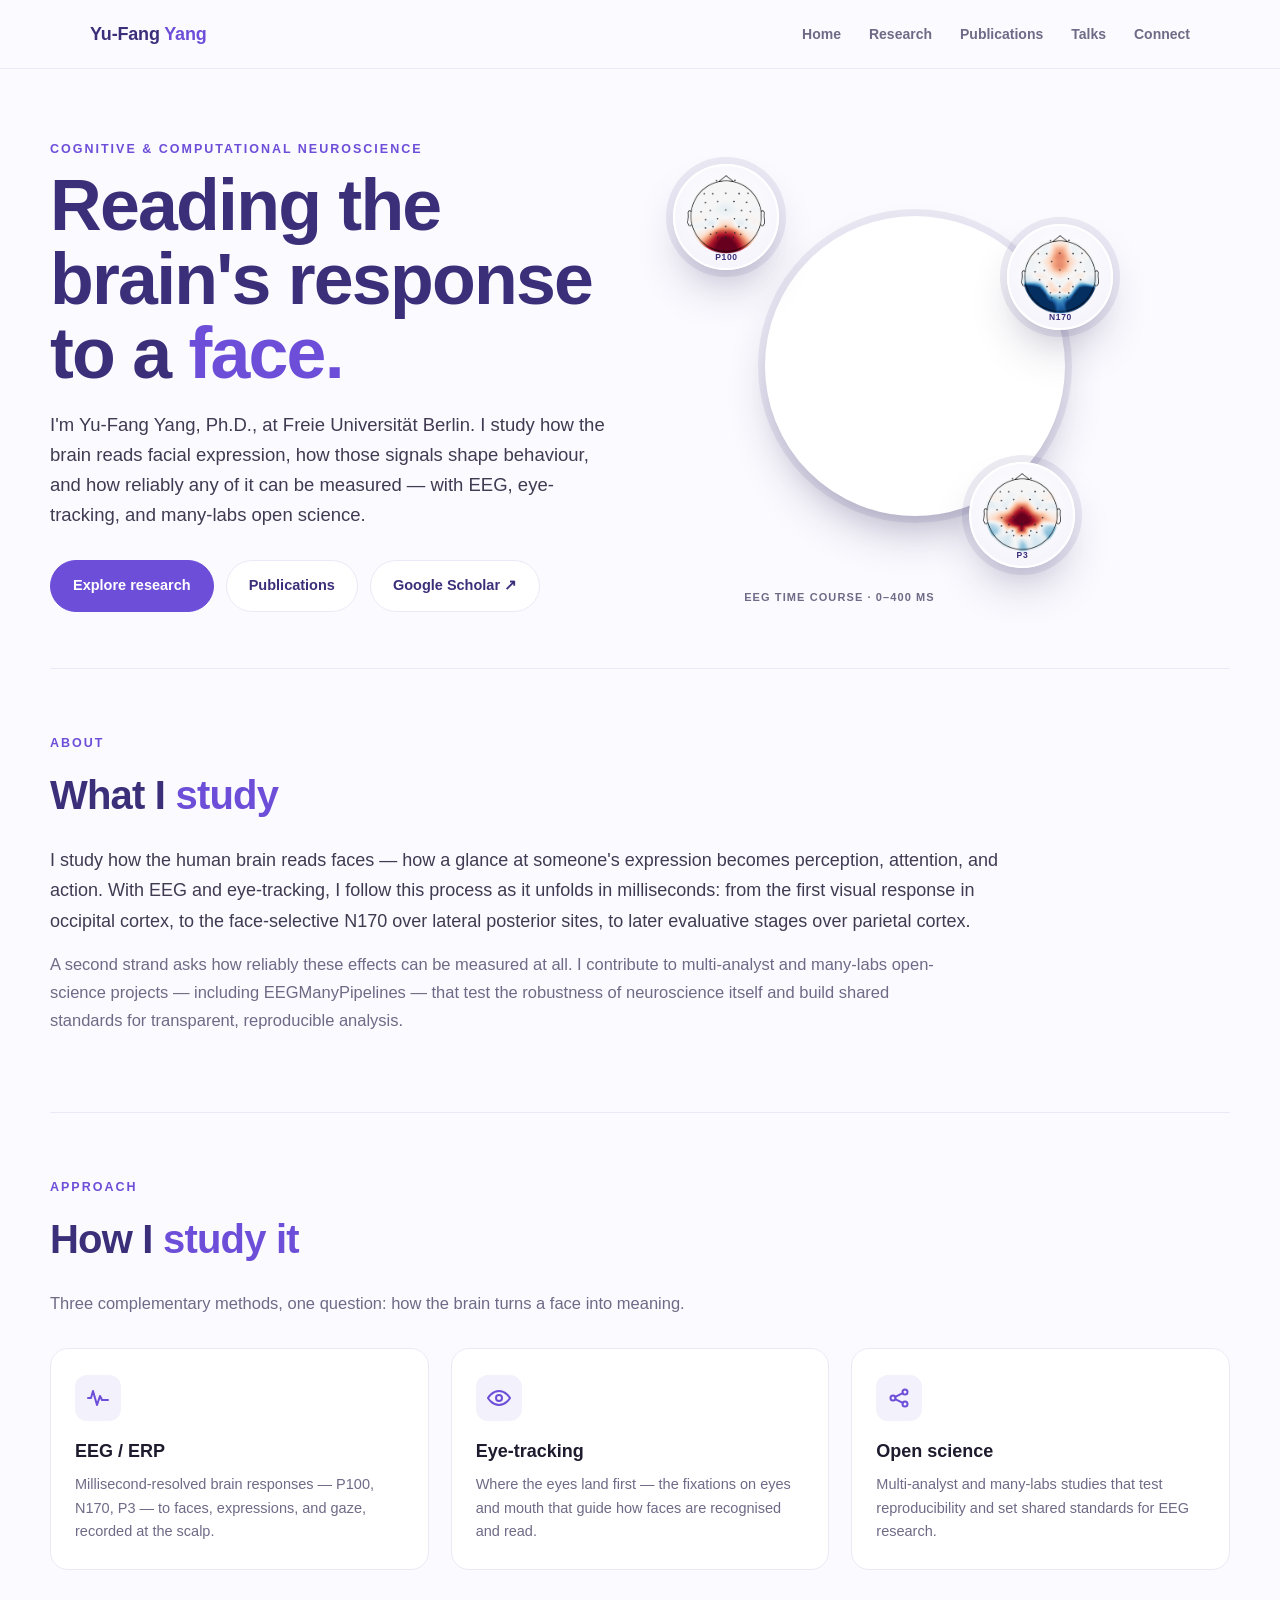
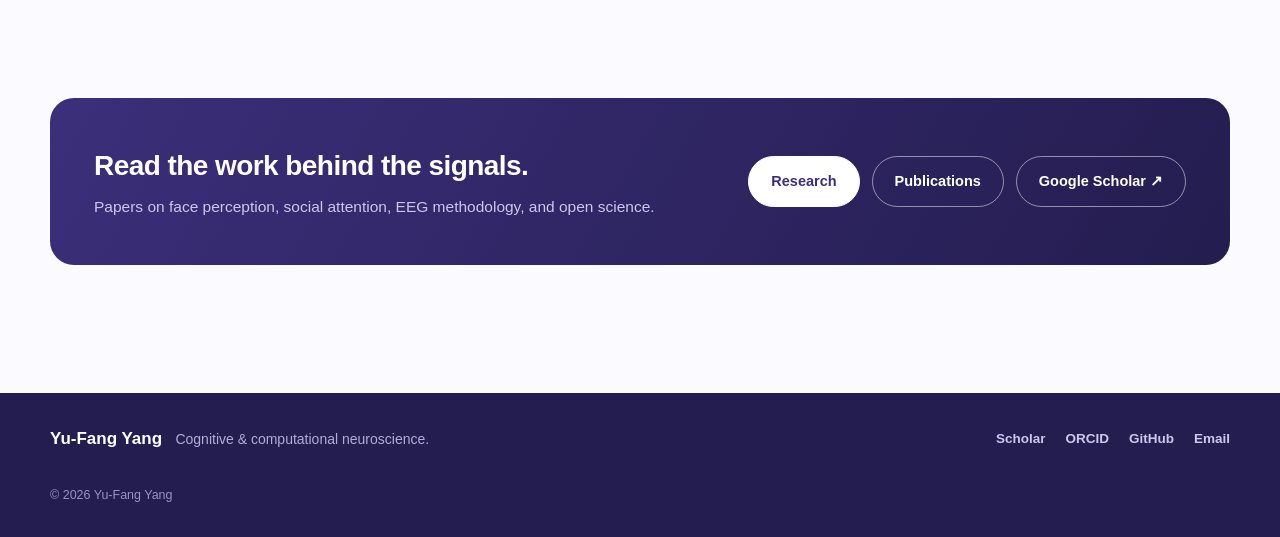
==== index.html @ 4edfc7d0 "Update homepage: animated face/EEG hero, blue-purple theme" ====
<!DOCTYPE html>
<html lang="en">
<head>
<meta charset="utf-8">
<meta name="viewport" content="width=device-width, initial-scale=1.0">
<meta name="theme-color" content="#3b2f7a">
<meta name="description" content="Yu-Fang Yang — cognitive and computational neuroscience on face perception, social attention, and analytic reproducibility in EEG and eye-tracking. Freie Universität Berlin.">
<title>Yu-Fang Yang</title>
<style>
  :root{
    --bp:#3b2f7a; --bp-deep:#241d4f; --violet:#6d4ed8; --violet-soft:#b3a4f5;
    --ink:#1f1b2e; --muted:#6f6a86; --line:#ece9f6; --bg:#fbfaff; --card:#ffffff; --tint:#f3f1fb;
  }
  *{box-sizing:border-box;}
  html{scroll-behavior:smooth;}
  body{margin:0;background:var(--bg);color:var(--ink);
       font-family:-apple-system,BlinkMacSystemFont,'Segoe UI',Inter,Helvetica,Arial,sans-serif;line-height:1.6;-webkit-font-smoothing:antialiased;}
  a{color:inherit;}
  .wrap{max-width:1180px;margin:0 auto;padding:0 40px;}
  .label{font-size:12.5px;font-weight:800;letter-spacing:.16em;text-transform:uppercase;color:var(--violet);margin:0 0 10px;}

  header.nav{position:sticky;top:0;z-index:50;background:rgba(251,250,255,.9);backdrop-filter:blur(10px);border-bottom:1px solid var(--line);}
  .navin{display:flex;align-items:center;justify-content:space-between;height:68px;}
  .brand{font-size:18px;font-weight:800;letter-spacing:-.01em;text-decoration:none;color:var(--bp);}
  .brand span{color:var(--violet);}
  .navlinks{display:flex;gap:28px;}
  .navlinks a{font-size:14px;font-weight:600;color:var(--muted);text-decoration:none;}
  .navlinks a:hover{color:var(--violet);}

  /* hero */
  .hero{display:grid;grid-template-columns:1.02fr .98fr;gap:36px;align-items:center;padding:70px 0 56px;}
  h1.title{font-size:clamp(42px,5.6vw,72px);line-height:1.03;margin:0 0 20px;font-weight:800;letter-spacing:-.025em;color:var(--bp);}
  h1.title .accent{color:var(--violet);}
  .lede{font-size:18.5px;line-height:1.62;color:#403b52;max-width:31em;margin:0 0 30px;}
  .cta{display:flex;gap:12px;flex-wrap:wrap;}
  .btn{font-size:14.5px;font-weight:700;padding:13px 22px;border-radius:999px;border:1.5px solid var(--line);background:var(--card);color:var(--bp);text-decoration:none;}
  .btn.primary{background:var(--violet);border-color:var(--violet);color:#fff;}
  .btn.primary:hover{background:#5a3fc0;}
  .btn:hover{border-color:var(--violet);color:var(--violet);}

  /* hero bubble cluster */
  .cluster{position:relative;height:450px;}
  .bub{position:absolute;border-radius:50%;overflow:hidden;background:var(--card);box-shadow:0 18px 40px -16px rgba(42,35,80,.4);}
  .ring{box-shadow:0 0 0 7px rgba(59,47,122,.09),0 24px 50px -18px rgba(42,35,80,.45);}
  .hero-face{width:300px;height:300px;left:96px;top:66px;border:3px solid #fff;}
  .hero-face img{position:absolute;inset:0;width:100%;height:100%;object-fit:cover;opacity:0;}
  .face1{animation:cf 9s infinite;} .face2{animation:cf 9s infinite 3s;} .face3{animation:cf 9s infinite 6s;}
  @keyframes cf{0%{opacity:0;}5%{opacity:1;}28%{opacity:1;}33%{opacity:0;}100%{opacity:0;}}
  .hero-face .flab{position:absolute;left:0;right:0;bottom:18px;text-align:center;z-index:3;font-size:11px;font-weight:800;letter-spacing:.12em;text-transform:uppercase;color:#fff;text-shadow:0 1px 8px rgba(0,0,0,.55);}
  .hero-face .flab span{position:absolute;left:0;right:0;opacity:0;}
  .l1{animation:cf 9s infinite;} .l2{animation:cf 9s infinite 3s;} .l3{animation:cf 9s infinite 6s;}
  .tbub{width:106px;height:106px;display:flex;flex-direction:column;align-items:center;justify-content:center;background:radial-gradient(circle at 50% 40%, #fff, var(--tint));border:2px solid #fff;}
  .tbub img{width:86px;height:86px;object-fit:contain;}
  .tbub .tl{font-size:8.5px;font-weight:800;letter-spacing:.08em;text-transform:uppercase;color:var(--bp);margin-top:-4px;}
  .tb1{left:4px;top:14px;animation:floaty 6s ease-in-out infinite;}
  .tb2{left:338px;top:74px;animation:floaty 6s ease-in-out infinite 1.2s;}
  .tb3{left:300px;top:312px;animation:floaty 6s ease-in-out infinite 2.4s;}
  @keyframes floaty{0%,100%{transform:translateY(0);}50%{transform:translateY(-12px);}}
  .clabel{position:absolute;left:0;bottom:-6px;width:340px;text-align:center;font-size:11px;font-weight:700;letter-spacing:.1em;text-transform:uppercase;color:var(--muted);}

  /* generic section */
  .section{padding:64px 0;border-top:1px solid var(--line);}
  .section h2{font-size:clamp(28px,3.4vw,40px);font-weight:800;letter-spacing:-.02em;margin:0 0 18px;color:var(--bp);}
  .section h2 .accent{color:var(--violet);}
  .lead{font-size:18px;line-height:1.7;color:#403b52;max-width:54em;margin:0 0 14px;}
  .lead.tight{max-width:54em;color:var(--muted);font-size:16.5px;}

  /* approach cards */
  .cards{display:grid;grid-template-columns:repeat(3,1fr);gap:22px;margin-top:30px;}
  .ccard{background:var(--card);border:1px solid var(--line);border-radius:18px;padding:26px 24px;transition:transform .2s ease,box-shadow .2s ease;}
  .ccard:hover{transform:translateY(-4px);box-shadow:0 20px 40px -22px rgba(42,35,80,.4);}
  .ic{width:46px;height:46px;border-radius:12px;background:var(--tint);display:flex;align-items:center;justify-content:center;margin-bottom:16px;}
  .ic svg{width:24px;height:24px;stroke:var(--violet);fill:none;stroke-width:2;stroke-linecap:round;stroke-linejoin:round;}
  .ccard h3{font-size:18px;font-weight:800;margin:0 0 8px;color:var(--ink);}
  .ccard p{font-size:14.5px;color:var(--muted);margin:0;}

  /* CTA band */
  .cta-band{background:linear-gradient(120deg,var(--bp),var(--bp-deep));color:#fff;border-radius:24px;padding:46px 44px;
            display:flex;flex-wrap:wrap;gap:22px;align-items:center;justify-content:space-between;}
  .cta-band h2{color:#fff;margin:0;font-size:28px;font-weight:800;letter-spacing:-.02em;}
  .cta-band p{color:#cdc7ee;margin:6px 0 0;font-size:15.5px;}
  .cta-band .links{display:flex;gap:12px;flex-wrap:wrap;}
  .cta-band .btn{background:#fff;border-color:#fff;color:var(--bp);}
  .cta-band .btn.ghost{background:transparent;border-color:rgba(255,255,255,.5);color:#fff;}
  .cta-band .btn:hover{border-color:var(--violet-soft);}

  footer{background:var(--bp-deep);color:#d9d4f0;margin-top:64px;}
  .foot{display:flex;flex-wrap:wrap;gap:18px;align-items:center;justify-content:space-between;padding:32px 0;}
  .foot .fb{font-weight:800;color:#fff;font-size:17px;}
  .foot .ft{color:#b3acd9;font-size:14px;}
  .footlinks{display:flex;gap:20px;font-size:13.5px;font-weight:700;}
  .footlinks a{color:#cdc7ee;text-decoration:none;}
  .footlinks a:hover{color:var(--violet-soft);}
  .copy{font-size:12.5px;color:#9a93c4;}

  @media (max-width:880px){
    .wrap{padding:0 22px;}
    .hero{grid-template-columns:1fr;padding:36px 0;}
    .cluster{order:-1;height:430px;transform:scale(.9);transform-origin:top center;}
    .cards{grid-template-columns:1fr;}
    .cta-band{padding:34px 26px;}
  }
</style>
</head>
<body>
<header class="nav"><div class="wrap navin">
  <a class="brand" href="index.html">Yu-Fang <span>Yang</span></a>
  <nav class="navlinks">
    <a href="index.html">Home</a><a href="research.html">Research</a>
    <a href="publications.html">Publications</a><a href="talks.html">Talks</a><a href="connect.html">Connect</a>
  </nav>
</div></header>

<main>
  <section class="wrap hero">
    <div>
      <p class="label">Cognitive &amp; Computational Neuroscience</p>
      <h1 class="title">Reading the brain's response to a <span class="accent">face.</span></h1>
      <p class="lede">I'm Yu-Fang Yang, Ph.D., at Freie Universität Berlin. I study how the brain reads facial
        expression, how those signals shape behaviour, and how reliably any of it can be measured — with
        EEG, eye-tracking, and many-labs open science.</p>
      <div class="cta">
        <a class="btn primary" href="research.html">Explore research</a>
        <a class="btn" href="publications.html">Publications</a>
        <a class="btn" href="https://scholar.google.com/citations?user=dWGl1PAAAAAJ">Google Scholar ↗</a>
      </div>
    </div>
    <div class="cluster" aria-label="Face stimulus cycling photographed, grayscale, sketched, with EEG topographies P100 N170 P3">
      <div class="bub ring hero-face">
        <img class="face1" src="[data-uri]" alt="Photographed face">
        <img class="face2" src="[data-uri]" alt="Grayscale face">
        <img class="face3" src="[data-uri]" alt="Sketched face">
        <div class="flab"><span class="l1">Photographed</span><span class="l2">Grayscale</span><span class="l3">Sketched</span></div>
      </div>
      <div class="bub ring tbub tb1"><img src="[data-uri]" alt="P100 topography"><span class="tl">P100</span></div>
      <div class="bub ring tbub tb2"><img src="[data-uri]" alt="N170 topography"><span class="tl">N170</span></div>
      <div class="bub ring tbub tb3"><img src="[data-uri]" alt="P3 topography"><span class="tl">P3</span></div>
      <div class="clabel">EEG time course · 0–400 ms</div>
    </div>
  </section>

  <section class="wrap section">
    <p class="label">About</p>
    <h2>What I <span class="accent">study</span></h2>
    <p class="lead">I study how the human brain reads faces — how a glance at someone's expression becomes
      perception, attention, and action. With EEG and eye-tracking, I follow this process as it unfolds in
      milliseconds: from the first visual response in occipital cortex, to the face-selective N170 over
      lateral posterior sites, to later evaluative stages over parietal cortex.</p>
    <p class="lead tight">A second strand asks how reliably these effects can be measured at all. I contribute
      to multi-analyst and many-labs open-science projects — including EEGManyPipelines — that test the
      robustness of neuroscience itself and build shared standards for transparent, reproducible analysis.</p>
  </section>

  <section class="wrap section">
    <p class="label">Approach</p>
    <h2>How I <span class="accent">study it</span></h2>
    <p class="lead tight">Three complementary methods, one question: how the brain turns a face into meaning.</p>
    <div class="cards">
      <div class="ccard"><div class="ic"><svg viewBox="0 0 24 24"><path d="M2 12h3l2-7 4 14 3-9 2 4h6"/></svg></div><h3>EEG / ERP</h3>
        <p>Millisecond-resolved brain responses — P100, N170, P3 — to faces, expressions, and gaze, recorded at the scalp.</p></div>
      <div class="ccard"><div class="ic"><svg viewBox="0 0 24 24"><path d="M1 12s4-7 11-7 11 7 11 7-4 7-11 7S1 12 1 12z"/><circle cx="12" cy="12" r="3"/></svg></div><h3>Eye-tracking</h3>
        <p>Where the eyes land first — the fixations on eyes and mouth that guide how faces are recognised and read.</p></div>
      <div class="ccard"><div class="ic"><svg viewBox="0 0 24 24"><circle cx="6" cy="12" r="2.5"/><circle cx="18" cy="6" r="2.5"/><circle cx="18" cy="18" r="2.5"/><path d="M8.2 10.8l7.6-3.6M8.2 13.2l7.6 3.6"/></svg></div><h3>Open science</h3>
        <p>Multi-analyst and many-labs studies that test reproducibility and set shared standards for EEG research.</p></div>
    </div>
  </section>

  <section class="wrap section" style="border:none;">
    <div class="cta-band">
      <div>
        <h2>Read the work behind the signals.</h2>
        <p>Papers on face perception, social attention, EEG methodology, and open science.</p>
      </div>
      <div class="links">
        <a class="btn" href="research.html">Research</a>
        <a class="btn ghost" href="publications.html">Publications</a>
        <a class="btn ghost" href="https://scholar.google.com/citations?user=dWGl1PAAAAAJ">Google Scholar ↗</a>
      </div>
    </div>
  </section>
</main>

<footer>
  <div class="wrap foot">
    <div><span class="fb">Yu-Fang Yang</span> &nbsp; <span class="ft">Cognitive &amp; computational neuroscience.</span></div>
    <nav class="footlinks">
      <a href="https://scholar.google.com/citations?user=dWGl1PAAAAAJ">Scholar</a>
      <a href="https://orcid.org/0000-0002-8894-4541">ORCID</a>
      <a href="https://github.com/ufangYang">GitHub</a>
      <a href="mailto:yu-fang.yang@fu-berlin.de">Email</a>
    </nav>
  </div>
  <div class="wrap foot" style="padding-top:0;"><span class="copy">© 2026 Yu-Fang Yang</span></div>
</footer>
</body>
</html>
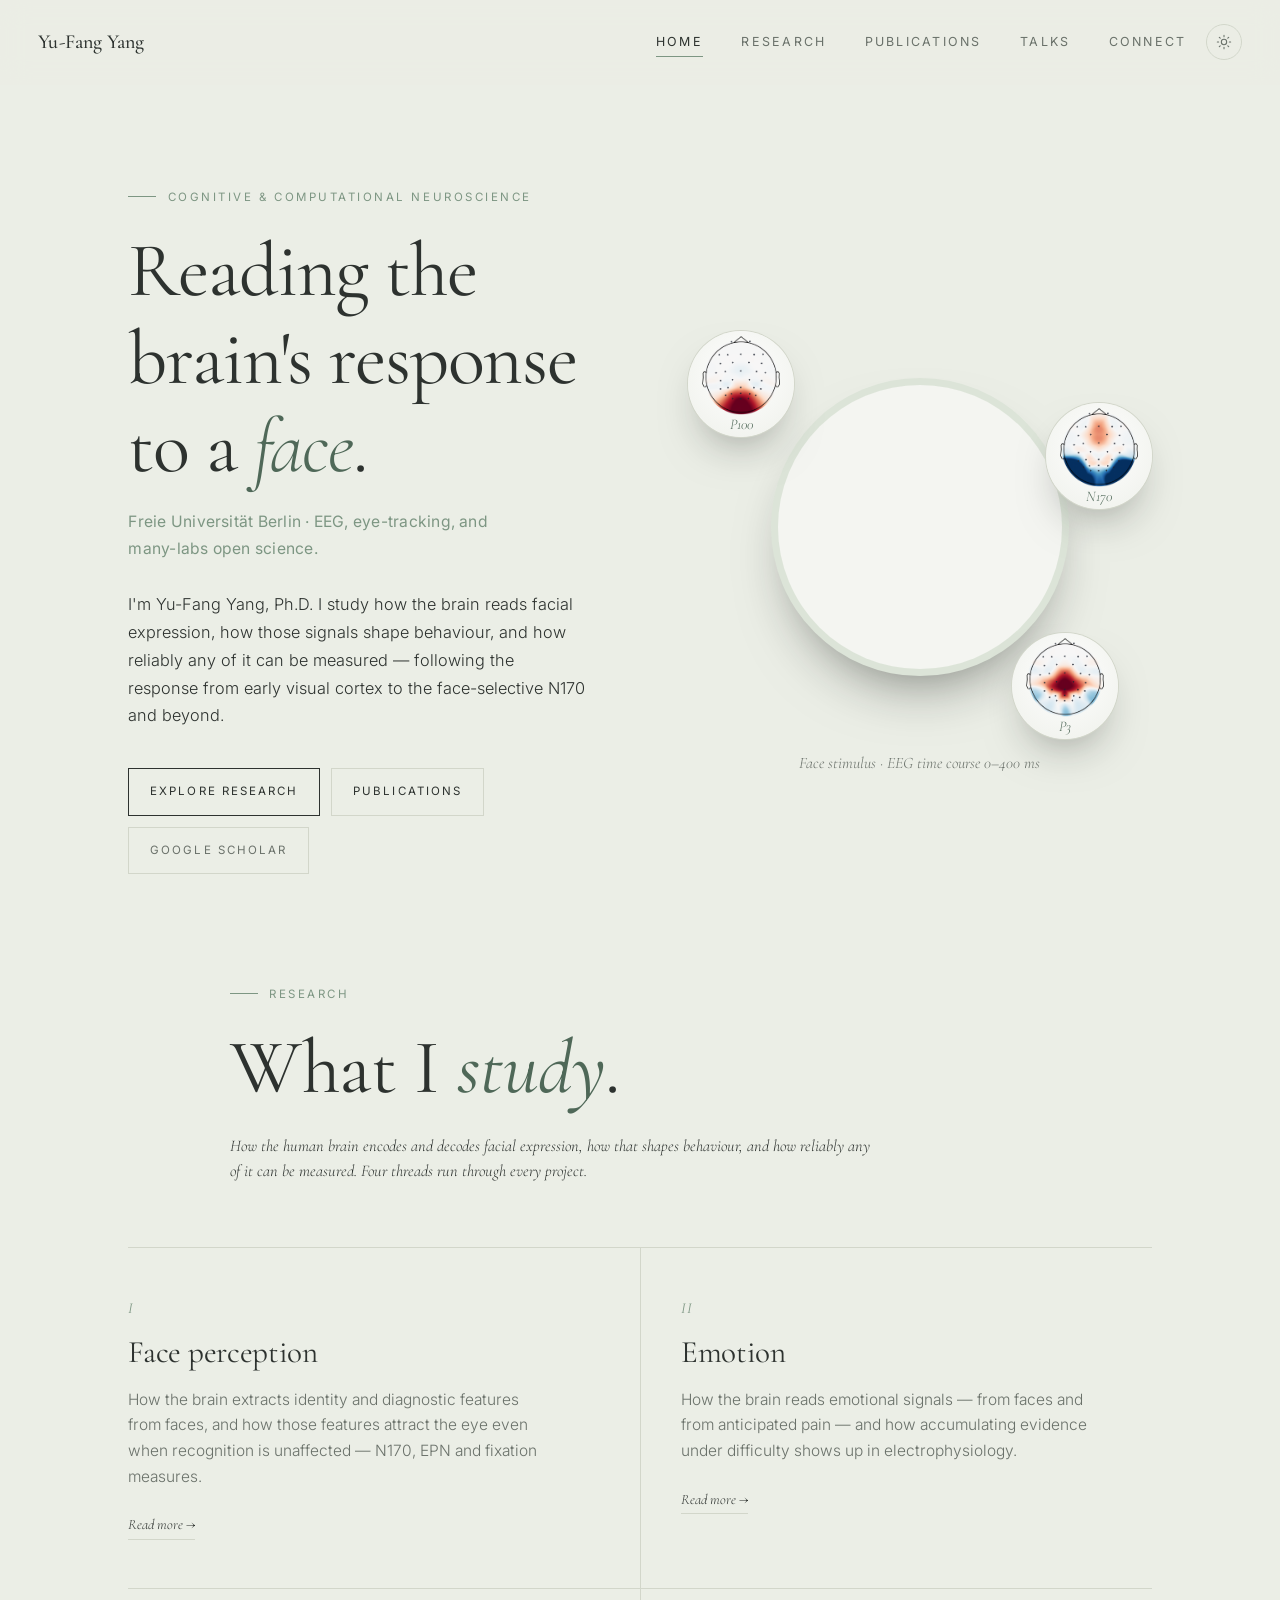
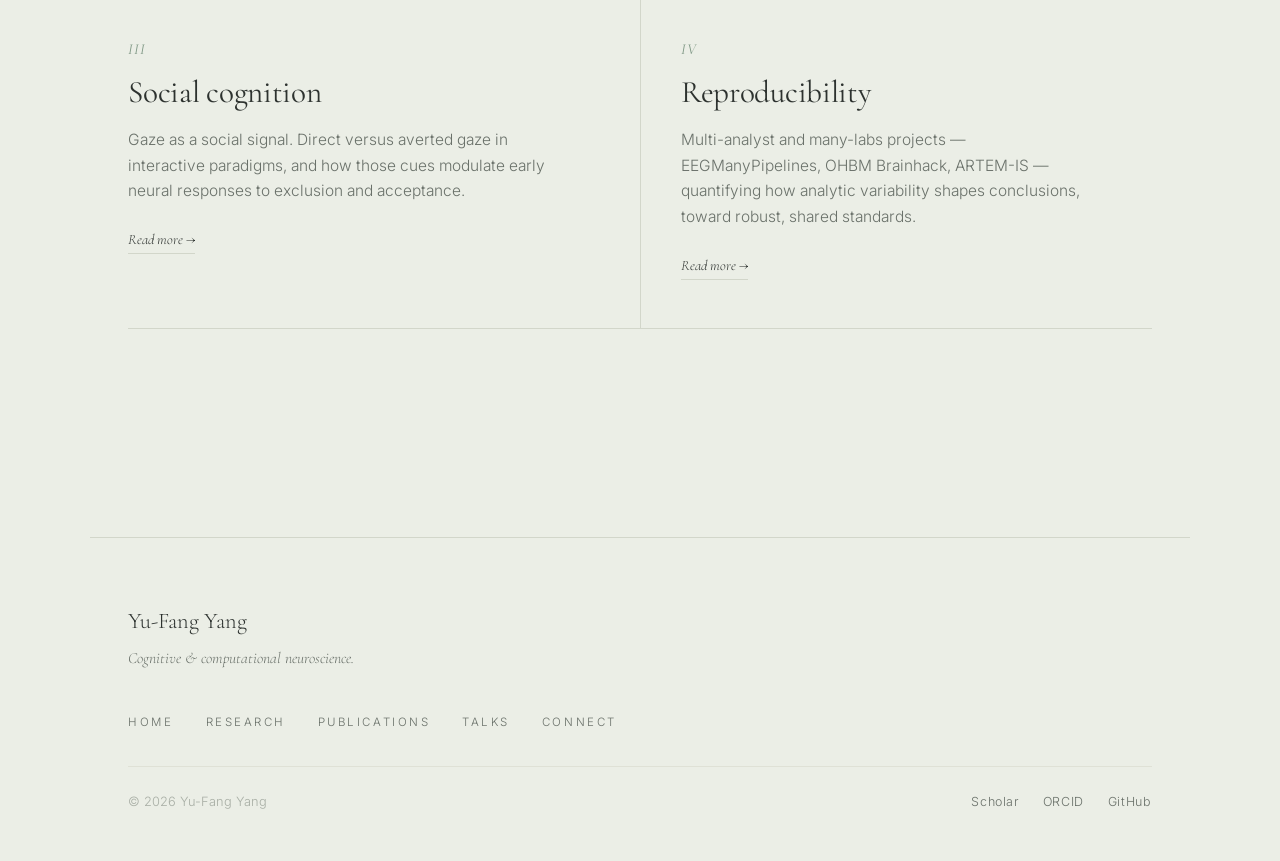
==== commit 941297cd: "Restyle homepage to match site design (Cormorant/Inter, sage, dark/light)" ====
--- a/index.html
+++ b/index.html
@@ -1,196 +1,173 @@
 <!DOCTYPE html>
 <html lang="en">
 <head>
-<meta charset="utf-8">
+<meta charset="UTF-8">
 <meta name="viewport" content="width=device-width, initial-scale=1.0">
-<meta name="theme-color" content="#3b2f7a">
 <meta name="description" content="Yu-Fang Yang — cognitive and computational neuroscience on face perception, social attention, and analytic reproducibility in EEG and eye-tracking. Freie Universität Berlin.">
+<meta name="theme-color" content="#f6f1e8">
 <title>Yu-Fang Yang</title>
+<link rel="preconnect" href="https://fonts.googleapis.com">
+<link rel="preconnect" href="https://fonts.gstatic.com" crossorigin>
+<link href="https://fonts.googleapis.com/css2?family=Cormorant+Garamond:ital,wght@0,400;0,500;0,600;1,400;1,500&family=Inter:wght@300;400;500&display=swap" rel="stylesheet">
+<link rel="stylesheet" href="style.css">
 <style>
-  :root{
-    --bp:#3b2f7a; --bp-deep:#241d4f; --violet:#6d4ed8; --violet-soft:#b3a4f5;
-    --ink:#1f1b2e; --muted:#6f6a86; --line:#ece9f6; --bg:#fbfaff; --card:#ffffff; --tint:#f3f1fb;
-  }
-  *{box-sizing:border-box;}
-  html{scroll-behavior:smooth;}
-  body{margin:0;background:var(--bg);color:var(--ink);
-       font-family:-apple-system,BlinkMacSystemFont,'Segoe UI',Inter,Helvetica,Arial,sans-serif;line-height:1.6;-webkit-font-smoothing:antialiased;}
-  a{color:inherit;}
-  .wrap{max-width:1180px;margin:0 auto;padding:0 40px;}
-  .label{font-size:12.5px;font-weight:800;letter-spacing:.16em;text-transform:uppercase;color:var(--violet);margin:0 0 10px;}
-
-  header.nav{position:sticky;top:0;z-index:50;background:rgba(251,250,255,.9);backdrop-filter:blur(10px);border-bottom:1px solid var(--line);}
-  .navin{display:flex;align-items:center;justify-content:space-between;height:68px;}
-  .brand{font-size:18px;font-weight:800;letter-spacing:-.01em;text-decoration:none;color:var(--bp);}
-  .brand span{color:var(--violet);}
-  .navlinks{display:flex;gap:28px;}
-  .navlinks a{font-size:14px;font-weight:600;color:var(--muted);text-decoration:none;}
-  .navlinks a:hover{color:var(--violet);}
-
-  /* hero */
-  .hero{display:grid;grid-template-columns:1.02fr .98fr;gap:36px;align-items:center;padding:70px 0 56px;}
-  h1.title{font-size:clamp(42px,5.6vw,72px);line-height:1.03;margin:0 0 20px;font-weight:800;letter-spacing:-.025em;color:var(--bp);}
-  h1.title .accent{color:var(--violet);}
-  .lede{font-size:18.5px;line-height:1.62;color:#403b52;max-width:31em;margin:0 0 30px;}
-  .cta{display:flex;gap:12px;flex-wrap:wrap;}
-  .btn{font-size:14.5px;font-weight:700;padding:13px 22px;border-radius:999px;border:1.5px solid var(--line);background:var(--card);color:var(--bp);text-decoration:none;}
-  .btn.primary{background:var(--violet);border-color:var(--violet);color:#fff;}
-  .btn.primary:hover{background:#5a3fc0;}
-  .btn:hover{border-color:var(--violet);color:var(--violet);}
-
-  /* hero bubble cluster */
-  .cluster{position:relative;height:450px;}
-  .bub{position:absolute;border-radius:50%;overflow:hidden;background:var(--card);box-shadow:0 18px 40px -16px rgba(42,35,80,.4);}
-  .ring{box-shadow:0 0 0 7px rgba(59,47,122,.09),0 24px 50px -18px rgba(42,35,80,.45);}
-  .hero-face{width:300px;height:300px;left:96px;top:66px;border:3px solid #fff;}
-  .hero-face img{position:absolute;inset:0;width:100%;height:100%;object-fit:cover;opacity:0;}
-  .face1{animation:cf 9s infinite;} .face2{animation:cf 9s infinite 3s;} .face3{animation:cf 9s infinite 6s;}
-  @keyframes cf{0%{opacity:0;}5%{opacity:1;}28%{opacity:1;}33%{opacity:0;}100%{opacity:0;}}
-  .hero-face .flab{position:absolute;left:0;right:0;bottom:18px;text-align:center;z-index:3;font-size:11px;font-weight:800;letter-spacing:.12em;text-transform:uppercase;color:#fff;text-shadow:0 1px 8px rgba(0,0,0,.55);}
-  .hero-face .flab span{position:absolute;left:0;right:0;opacity:0;}
-  .l1{animation:cf 9s infinite;} .l2{animation:cf 9s infinite 3s;} .l3{animation:cf 9s infinite 6s;}
-  .tbub{width:106px;height:106px;display:flex;flex-direction:column;align-items:center;justify-content:center;background:radial-gradient(circle at 50% 40%, #fff, var(--tint));border:2px solid #fff;}
-  .tbub img{width:86px;height:86px;object-fit:contain;}
-  .tbub .tl{font-size:8.5px;font-weight:800;letter-spacing:.08em;text-transform:uppercase;color:var(--bp);margin-top:-4px;}
-  .tb1{left:4px;top:14px;animation:floaty 6s ease-in-out infinite;}
-  .tb2{left:338px;top:74px;animation:floaty 6s ease-in-out infinite 1.2s;}
-  .tb3{left:300px;top:312px;animation:floaty 6s ease-in-out infinite 2.4s;}
-  @keyframes floaty{0%,100%{transform:translateY(0);}50%{transform:translateY(-12px);}}
-  .clabel{position:absolute;left:0;bottom:-6px;width:340px;text-align:center;font-size:11px;font-weight:700;letter-spacing:.1em;text-transform:uppercase;color:var(--muted);}
-
-  /* generic section */
-  .section{padding:64px 0;border-top:1px solid var(--line);}
-  .section h2{font-size:clamp(28px,3.4vw,40px);font-weight:800;letter-spacing:-.02em;margin:0 0 18px;color:var(--bp);}
-  .section h2 .accent{color:var(--violet);}
-  .lead{font-size:18px;line-height:1.7;color:#403b52;max-width:54em;margin:0 0 14px;}
-  .lead.tight{max-width:54em;color:var(--muted);font-size:16.5px;}
-
-  /* approach cards */
-  .cards{display:grid;grid-template-columns:repeat(3,1fr);gap:22px;margin-top:30px;}
-  .ccard{background:var(--card);border:1px solid var(--line);border-radius:18px;padding:26px 24px;transition:transform .2s ease,box-shadow .2s ease;}
-  .ccard:hover{transform:translateY(-4px);box-shadow:0 20px 40px -22px rgba(42,35,80,.4);}
-  .ic{width:46px;height:46px;border-radius:12px;background:var(--tint);display:flex;align-items:center;justify-content:center;margin-bottom:16px;}
-  .ic svg{width:24px;height:24px;stroke:var(--violet);fill:none;stroke-width:2;stroke-linecap:round;stroke-linejoin:round;}
-  .ccard h3{font-size:18px;font-weight:800;margin:0 0 8px;color:var(--ink);}
-  .ccard p{font-size:14.5px;color:var(--muted);margin:0;}
-
-  /* CTA band */
-  .cta-band{background:linear-gradient(120deg,var(--bp),var(--bp-deep));color:#fff;border-radius:24px;padding:46px 44px;
-            display:flex;flex-wrap:wrap;gap:22px;align-items:center;justify-content:space-between;}
-  .cta-band h2{color:#fff;margin:0;font-size:28px;font-weight:800;letter-spacing:-.02em;}
-  .cta-band p{color:#cdc7ee;margin:6px 0 0;font-size:15.5px;}
-  .cta-band .links{display:flex;gap:12px;flex-wrap:wrap;}
-  .cta-band .btn{background:#fff;border-color:#fff;color:var(--bp);}
-  .cta-band .btn.ghost{background:transparent;border-color:rgba(255,255,255,.5);color:#fff;}
-  .cta-band .btn:hover{border-color:var(--violet-soft);}
-
-  footer{background:var(--bp-deep);color:#d9d4f0;margin-top:64px;}
-  .foot{display:flex;flex-wrap:wrap;gap:18px;align-items:center;justify-content:space-between;padding:32px 0;}
-  .foot .fb{font-weight:800;color:#fff;font-size:17px;}
-  .foot .ft{color:#b3acd9;font-size:14px;}
-  .footlinks{display:flex;gap:20px;font-size:13.5px;font-weight:700;}
-  .footlinks a{color:#cdc7ee;text-decoration:none;}
-  .footlinks a:hover{color:var(--violet-soft);}
-  .copy{font-size:12.5px;color:#9a93c4;}
-
-  @media (max-width:880px){
-    .wrap{padding:0 22px;}
-    .hero{grid-template-columns:1fr;padding:36px 0;}
-    .cluster{order:-1;height:430px;transform:scale(.9);transform-origin:top center;}
-    .cards{grid-template-columns:1fr;}
-    .cta-band{padding:34px 26px;}
-  }
+/* --- homepage hero figure (added; uses site tokens) --- */
+.home-hero{max-width:var(--maxw);margin:0 auto;padding:6rem 2.4rem 3.5rem;
+  display:grid;grid-template-columns:1.05fr .95fr;gap:3rem;align-items:center;}
+.home-hero .hero-copy h1{margin-bottom:1.1rem;}
+.figure-stage{position:relative;width:100%;max-width:500px;height:440px;margin:0 auto;}
+.fbubble{position:absolute;border-radius:50%;overflow:hidden;background:#f4f5f1;
+  box-shadow:0 0 0 1px var(--border), 0 22px 48px -22px rgba(20,25,20,.55);}
+.face-bubble{width:284px;height:284px;left:50%;top:50%;transform:translate(-50%,-50%);
+  box-shadow:0 0 0 7px var(--accent-soft), 0 0 0 1px var(--border), 0 30px 60px -22px rgba(20,25,20,.6);}
+.face-bubble img{position:absolute;inset:0;width:100%;height:100%;object-fit:cover;opacity:0;}
+.fc1{animation:homecf 9s infinite;} .fc2{animation:homecf 9s infinite 3s;} .fc3{animation:homecf 9s infinite 6s;}
+@keyframes homecf{0%{opacity:0;}5%{opacity:1;}28%{opacity:1;}33%{opacity:0;}100%{opacity:0;}}
+.tbubble{width:106px;height:106px;display:flex;flex-direction:column;align-items:center;justify-content:center;
+  background:radial-gradient(circle at 50% 42%, #ffffff, #eef0ea);}
+.tbubble img{width:86px;height:86px;object-fit:contain;}
+.tbubble .tl{font-family:'Cormorant Garamond',serif;font-style:italic;font-size:.92rem;color:var(--accent-deep);margin-top:-3px;}
+.tb-a{left:0;top:24px;animation:homefloat 6s ease-in-out infinite;}
+.tb-b{right:0;top:96px;animation:homefloat 6s ease-in-out infinite 1.2s;}
+.tb-c{right:34px;bottom:8px;animation:homefloat 6s ease-in-out infinite 2.4s;}
+@keyframes homefloat{0%,100%{transform:translateY(0);}50%{transform:translateY(-12px);}}
+.stage-cap{position:absolute;left:0;right:0;bottom:-30px;text-align:center;
+  font-family:'Cormorant Garamond',serif;font-style:italic;font-size:1rem;color:var(--ink-mute);}
+.home-threads{max-width:var(--maxw);margin:0 auto;padding:2rem 2.4rem 1rem;}
+@media (max-width:860px){
+  .home-hero{grid-template-columns:1fr;padding:3.5rem 1.6rem 2rem;gap:1.5rem;}
+  .figure-stage{order:-1;height:380px;max-width:420px;}
+  .face-bubble{width:240px;height:240px;}
+  .tbubble{width:90px;height:90px;} .tbubble img{width:72px;height:72px;}
+  .home-threads{padding:1rem 1.6rem;}
+}
 </style>
+<script>
+(function(){
+try {
+var t = localStorage.getItem('theme');
+if (!t) t = window.matchMedia('(prefers-color-scheme: dark)').matches ? 'dark' : 'light';
+document.documentElement.setAttribute('data-theme', t);
+} catch(e) {}
+})();
+</script>
 </head>
 <body>
-<header class="nav"><div class="wrap navin">
-  <a class="brand" href="index.html">Yu-Fang <span>Yang</span></a>
-  <nav class="navlinks">
-    <a href="index.html">Home</a><a href="research.html">Research</a>
-    <a href="publications.html">Publications</a><a href="talks.html">Talks</a><a href="connect.html">Connect</a>
-  </nav>
-</div></header>
+<a href="#main" class="skip-nav">Skip to main content</a>
 
-<main>
-  <section class="wrap hero">
-    <div>
-      <p class="label">Cognitive &amp; Computational Neuroscience</p>
-      <h1 class="title">Reading the brain's response to a <span class="accent">face.</span></h1>
-      <p class="lede">I'm Yu-Fang Yang, Ph.D., at Freie Universität Berlin. I study how the brain reads facial
-        expression, how those signals shape behaviour, and how reliably any of it can be measured — with
-        EEG, eye-tracking, and many-labs open science.</p>
-      <div class="cta">
-        <a class="btn primary" href="research.html">Explore research</a>
+<nav id="navbar">
+<a href="index.html" class="nav-logo">Yu-Fang Yang</a>
+<div class="nav-inner">
+<div class="nav-links" id="navLinks">
+<a href="index.html" class="active">Home</a>
+<a href="research.html">Research</a>
+<a href="publications.html">Publications</a>
+<a href="talks.html">Talks</a>
+<a href="connect.html">Connect</a>
+</div>
+<button class="theme-toggle" id="themeToggle" aria-label="Toggle theme" title="Toggle theme">
+<svg class="icon-sun" viewBox="0 0 24 24" fill="none" stroke="currentColor" stroke-width="1.6" stroke-linecap="round" stroke-linejoin="round">
+<circle cx="12" cy="12" r="4"/>
+<path d="M12 2v2M12 20v2M4.93 4.93l1.41 1.41M17.66 17.66l1.41 1.41M2 12h2M20 12h2M4.93 19.07l1.41-1.41M17.66 6.34l1.41-1.41"/>
+</svg>
+<svg class="icon-moon" viewBox="0 0 24 24" fill="none" stroke="currentColor" stroke-width="1.6" stroke-linecap="round" stroke-linejoin="round">
+<path d="M21 12.79A9 9 0 1 1 11.21 3 7 7 0 0 0 21 12.79z"/>
+</svg>
+</button>
+<button class="nav-toggle" id="navToggle" aria-label="Toggle menu">
+<span aria-hidden="true"></span><span aria-hidden="true"></span><span aria-hidden="true"></span>
+</button>
+</div>
+</nav>
+
+<main id="main">
+  <section class="home-hero fade-in">
+    <div class="hero-copy">
+      <span class="eyebrow">Cognitive &amp; Computational Neuroscience</span>
+      <h1>Reading the brain's response to a <em class="display-italic">face</em>.</h1>
+      <p class="hero-role">Freie Universität Berlin · EEG, eye-tracking, and many-labs open science.</p>
+      <p class="hero-lede">I'm Yu-Fang Yang, Ph.D. I study how the brain reads facial expression, how those
+        signals shape behaviour, and how reliably any of it can be measured — following the response from
+        early visual cortex to the face-selective N170 and beyond.</p>
+      <div class="hero-buttons">
+        <a class="btn btn-primary" href="research.html">Explore research</a>
         <a class="btn" href="publications.html">Publications</a>
-        <a class="btn" href="https://scholar.google.com/citations?user=dWGl1PAAAAAJ">Google Scholar ↗</a>
+        <a class="btn btn-soft" href="https://scholar.google.com/citations?user=dWGl1PAAAAAJ" target="_blank" rel="noopener">Google Scholar</a>
       </div>
     </div>
-    <div class="cluster" aria-label="Face stimulus cycling photographed, grayscale, sketched, with EEG topographies P100 N170 P3">
-      <div class="bub ring hero-face">
-        <img class="face1" src="[data-uri]" alt="Photographed face">
-        <img class="face2" src="[data-uri]" alt="Grayscale face">
-        <img class="face3" src="[data-uri]" alt="Sketched face">
-        <div class="flab"><span class="l1">Photographed</span><span class="l2">Grayscale</span><span class="l3">Sketched</span></div>
+    <div class="figure-stage" aria-label="Face stimulus cycling photographed, grayscale, sketched, with EEG topographies P100 N170 P3">
+      <div class="fbubble face-bubble">
+        <img class="fc1" src="[data-uri]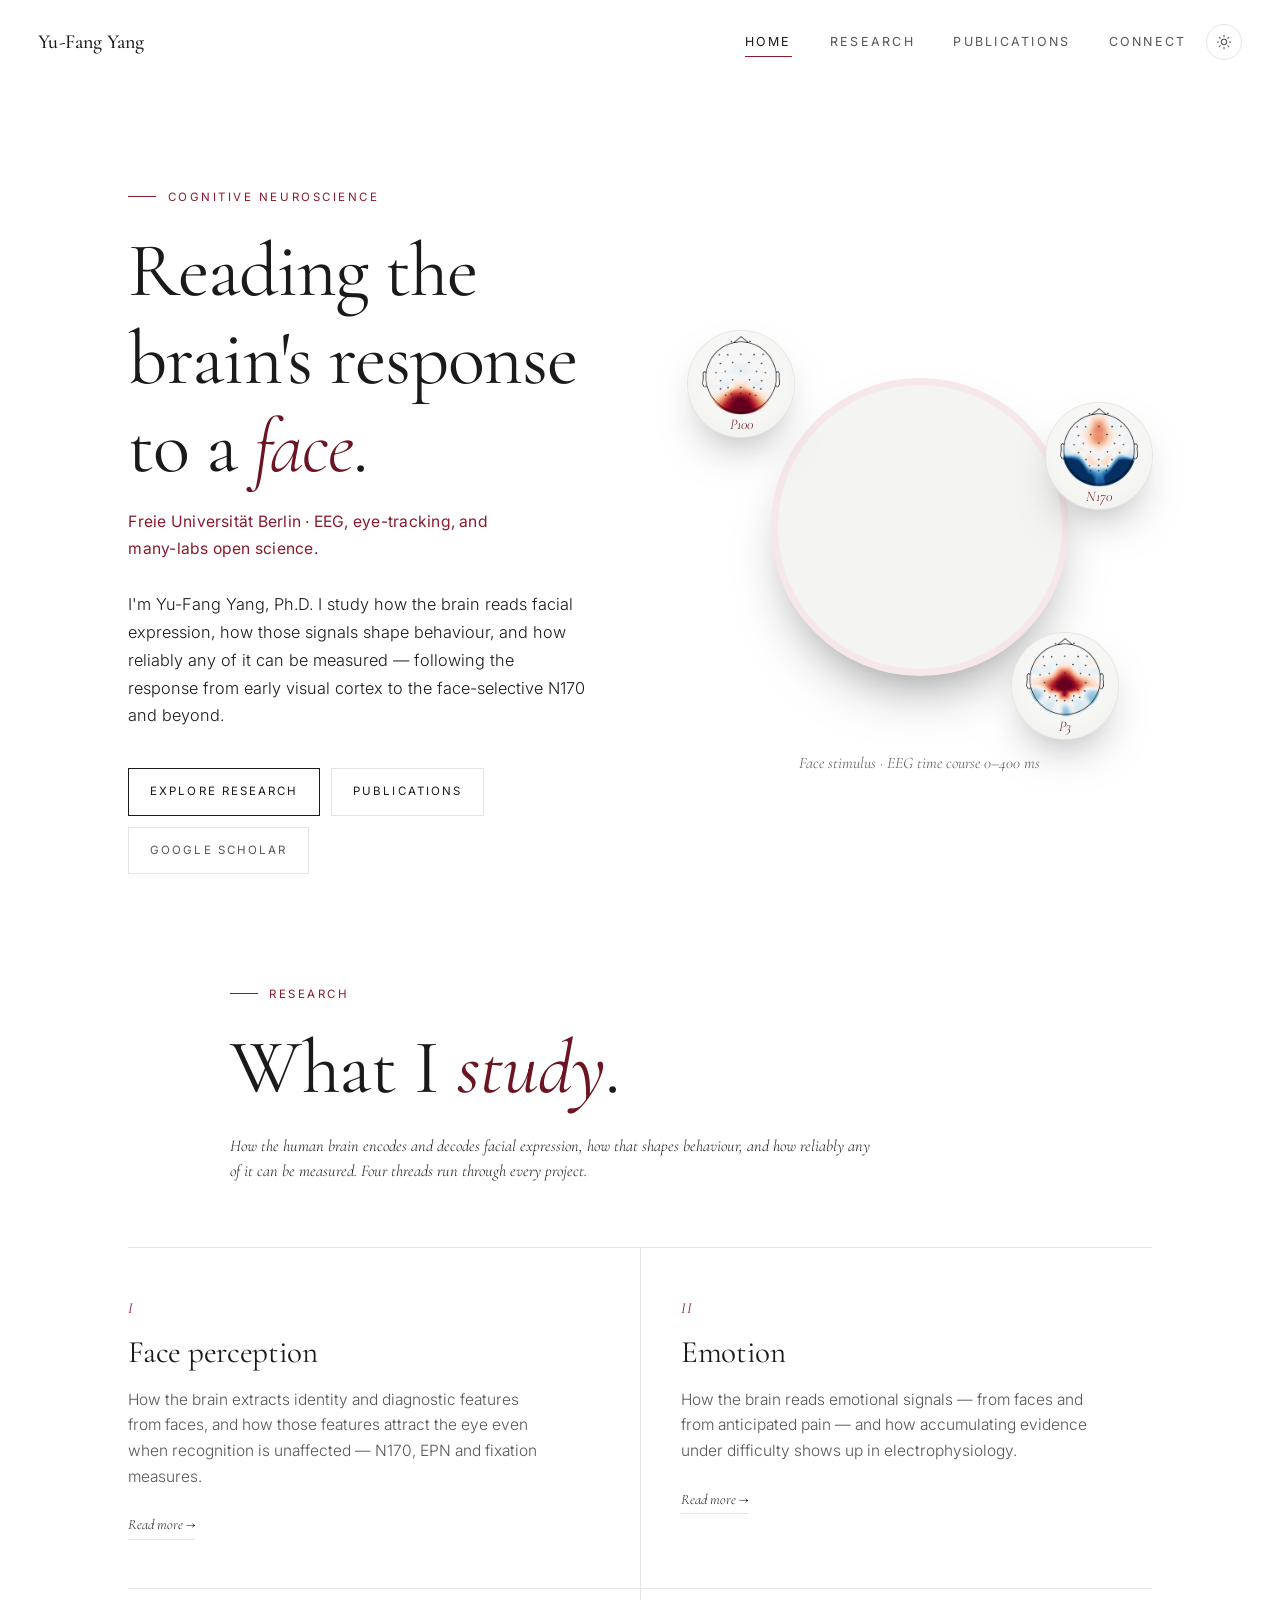
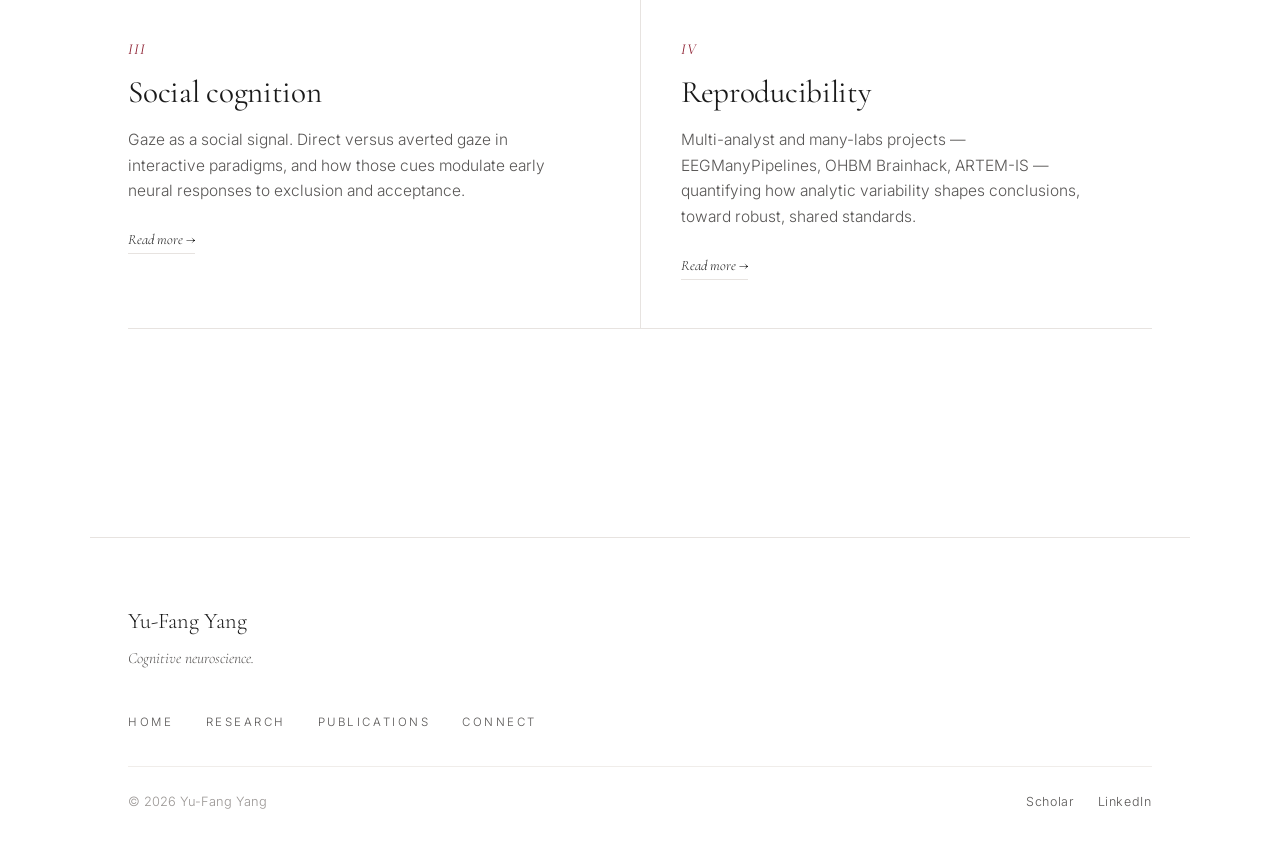
==== commit 172f78b1: "Update site content and styling" ====
--- a/index.html
+++ b/index.html
@@ -3,8 +3,8 @@
 <head>
 <meta charset="UTF-8">
 <meta name="viewport" content="width=device-width, initial-scale=1.0">
-<meta name="description" content="Yu-Fang Yang — cognitive and computational neuroscience on face perception, social attention, and analytic reproducibility in EEG and eye-tracking. Freie Universität Berlin.">
-<meta name="theme-color" content="#f6f1e8">
+<meta name="description" content="Yu-Fang Yang — cognitive neuroscience on face perception, social attention, and analytic reproducibility in EEG and eye-tracking. Freie Universität Berlin.">
+<meta name="theme-color" content="#ffffff">
 <title>Yu-Fang Yang</title>
 <link rel="preconnect" href="https://fonts.googleapis.com">
 <link rel="preconnect" href="https://fonts.gstatic.com" crossorigin>
@@ -46,7 +46,7 @@
 (function(){
 try {
 var t = localStorage.getItem('theme');
-if (!t) t = window.matchMedia('(prefers-color-scheme: dark)').matches ? 'dark' : 'light';
+if (!t) t = 'light';
 document.documentElement.setAttribute('data-theme', t);
 } catch(e) {}
 })();
@@ -62,7 +62,6 @@
 <a href="index.html" class="active">Home</a>
 <a href="research.html">Research</a>
 <a href="publications.html">Publications</a>
-<a href="talks.html">Talks</a>
 <a href="connect.html">Connect</a>
 </div>
 <button class="theme-toggle" id="themeToggle" aria-label="Toggle theme" title="Toggle theme">
@@ -83,7 +82,7 @@
 <main id="main">
   <section class="home-hero fade-in">
     <div class="hero-copy">
-      <span class="eyebrow">Cognitive &amp; Computational Neuroscience</span>
+      <span class="eyebrow">Cognitive Neuroscience</span>
       <h1>Reading the brain's response to a <em class="display-italic">face</em>.</h1>
       <p class="hero-role">Freie Universität Berlin · EEG, eye-tracking, and many-labs open science.</p>
       <p class="hero-lede">I'm Yu-Fang Yang, Ph.D. I study how the brain reads facial expression, how those
@@ -92,7 +91,7 @@
       <div class="hero-buttons">
         <a class="btn btn-primary" href="research.html">Explore research</a>
         <a class="btn" href="publications.html">Publications</a>
-        <a class="btn btn-soft" href="https://scholar.google.com/citations?user=dWGl1PAAAAAJ" target="_blank" rel="noopener">Google Scholar</a>
+        <a class="btn btn-soft" href="https://scholar.google.com/citations?user=qEgjV44AAAAJ&amp;hl=en" target="_blank" rel="noopener">Google Scholar</a>
       </div>
     </div>
     <div class="figure-stage" aria-label="Face stimulus cycling photographed, grayscale, sketched, with EEG topographies P100 N170 P3">
@@ -150,20 +149,18 @@
 
 <footer>
 <span class="footer-brand">Yu-Fang Yang</span>
-<p class="footer-tag"><em>Cognitive &amp; computational neuroscience.</em></p>
+<p class="footer-tag"><em>Cognitive neuroscience.</em></p>
 <nav class="footer-nav" aria-label="Footer navigation">
 <a href="index.html">Home</a>
 <a href="research.html">Research</a>
 <a href="publications.html">Publications</a>
-<a href="talks.html">Talks</a>
 <a href="connect.html">Connect</a>
 </nav>
 <div class="footer-row">
 <span>© 2026 Yu-Fang Yang</span>
 <div class="footer-right">
-<a href="https://scholar.google.com/citations?user=dWGl1PAAAAAJ" target="_blank" rel="noopener">Scholar</a>
-<a href="https://orcid.org/0000-0002-8894-4541" target="_blank" rel="noopener">ORCID</a>
-<a href="https://github.com/ufangYang" target="_blank" rel="noopener">GitHub</a>
+<a href="https://scholar.google.com/citations?user=qEgjV44AAAAJ&amp;hl=en" target="_blank" rel="noopener">Scholar</a>
+<a href="https://www.linkedin.com/feed/" target="_blank" rel="noopener">LinkedIn</a>
 </div>
 </div>
 </footer>
--- a/style.css
+++ b/style.css
@@ -1,26 +1,27 @@
 /* ============================================================
-   Yu-Fang Yang — editorial
-   Light: warm cream + olive  ·  Dark: near-black + cool cyan
+   Yu-Fang Yang — editorial · white + deep red
+   Light (default): white paper, near-black ink, deep red accent
+   Dark: charcoal + brighter red (toggle option)
    ============================================================ */
 
 :root {
-    /* LIGHT (default) — soft sage + charcoal */
-    --bg:           #ebeee6;
-    --paper:        #f1f3ec;
-    --paper-2:      #dfe3d8;
-
-    --ink:          #2d322f;
-    --ink-mute:     #6a716a;
-    --ink-faint:    #a8aea5;
-
-    --accent:       #7d9683;
-    --accent-soft:  #dce4d8;
-    --accent-deep:  #4f6858;
-
-    --border:       #d2d6ca;
-    --border-soft:  #dfe1d6;
-
-    --glow:         rgba(125, 150, 131, 0);
+    /* LIGHT (default) — white paper, deep red accent */
+    --bg:           #ffffff;
+    --paper:        #ffffff;
+    --paper-2:      #f5f2f0;
+
+    --ink:          #1a1a1a;
+    --ink-mute:     #585655;
+    --ink-faint:    #9a9694;
+
+    --accent:       #8a1a2c;
+    --accent-soft:  #f6e7e9;
+    --accent-deep:  #6c1422;
+
+    --border:       #e7e3e0;
+    --border-soft:  #f0edea;
+
+    --glow:         rgba(138, 26, 44, 0);
 
     --maxw:         1100px;
     --text-maxw:    640px;
@@ -31,22 +32,23 @@
 }
 
 [data-theme="dark"] {
-    --bg:           #12161a;
-    --paper:        #1a1e22;
-    --paper-2:      #222731;
-
-    --ink:          #e6eae6;
-    --ink-mute:     #868c84;
-    --ink-faint:    #4a504a;
-
-    --accent:       #9eb9a3;
-    --accent-soft:  rgba(158, 185, 163, 0.14);
-    --accent-deep:  #bbd3c0;
-
-    --border:       #252a2e;
-    --border-soft:  #1c2024;
-
-    --glow:         rgba(158, 185, 163, 0.35);
+    /* charcoal + brighter red (toggle option) */
+    --bg:           #161517;
+    --paper:        #1d1c1f;
+    --paper-2:      #262428;
+
+    --ink:          #f2efee;
+    --ink-mute:     #a09a9a;
+    --ink-faint:    #5e595b;
+
+    --accent:       #e64b5e;
+    --accent-soft:  rgba(230, 75, 94, 0.16);
+    --accent-deep:  #f06a7a;
+
+    --border:       #312e31;
+    --border-soft:  #232125;
+
+    --glow:         rgba(230, 75, 94, 0.32);
 
     color-scheme: dark;
 }
@@ -79,8 +81,8 @@
     opacity: 0;
     transition: opacity 400ms var(--ease);
     background:
-        radial-gradient(600px 400px at 20% 25%, rgba(122, 184, 176, 0.06), transparent 70%),
-        radial-gradient(700px 500px at 85% 80%, rgba(122, 184, 176, 0.04), transparent 70%);
+        radial-gradient(600px 400px at 20% 25%, rgba(230, 75, 94, 0.06), transparent 70%),
+        radial-gradient(700px 500px at 85% 80%, rgba(230, 75, 94, 0.04), transparent 70%);
 }
 [data-theme="dark"] body::before { opacity: 1; }
 
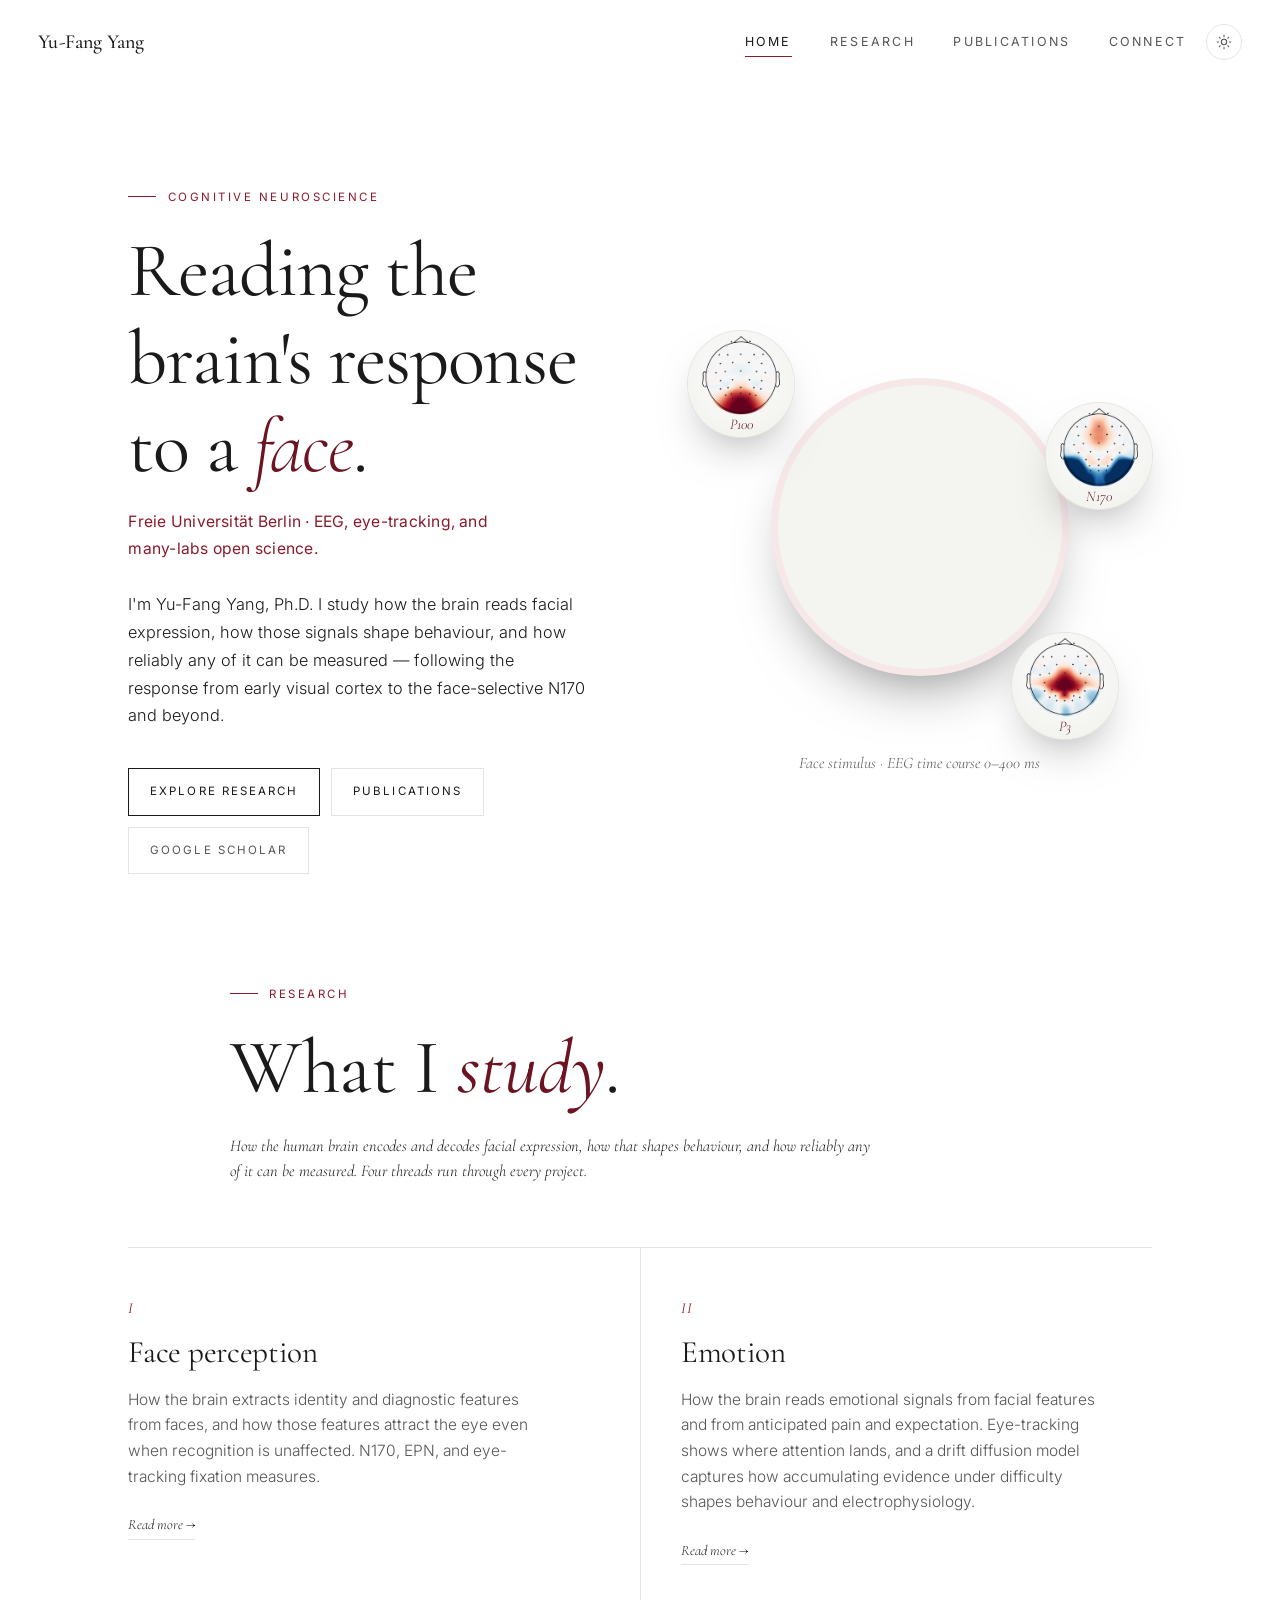
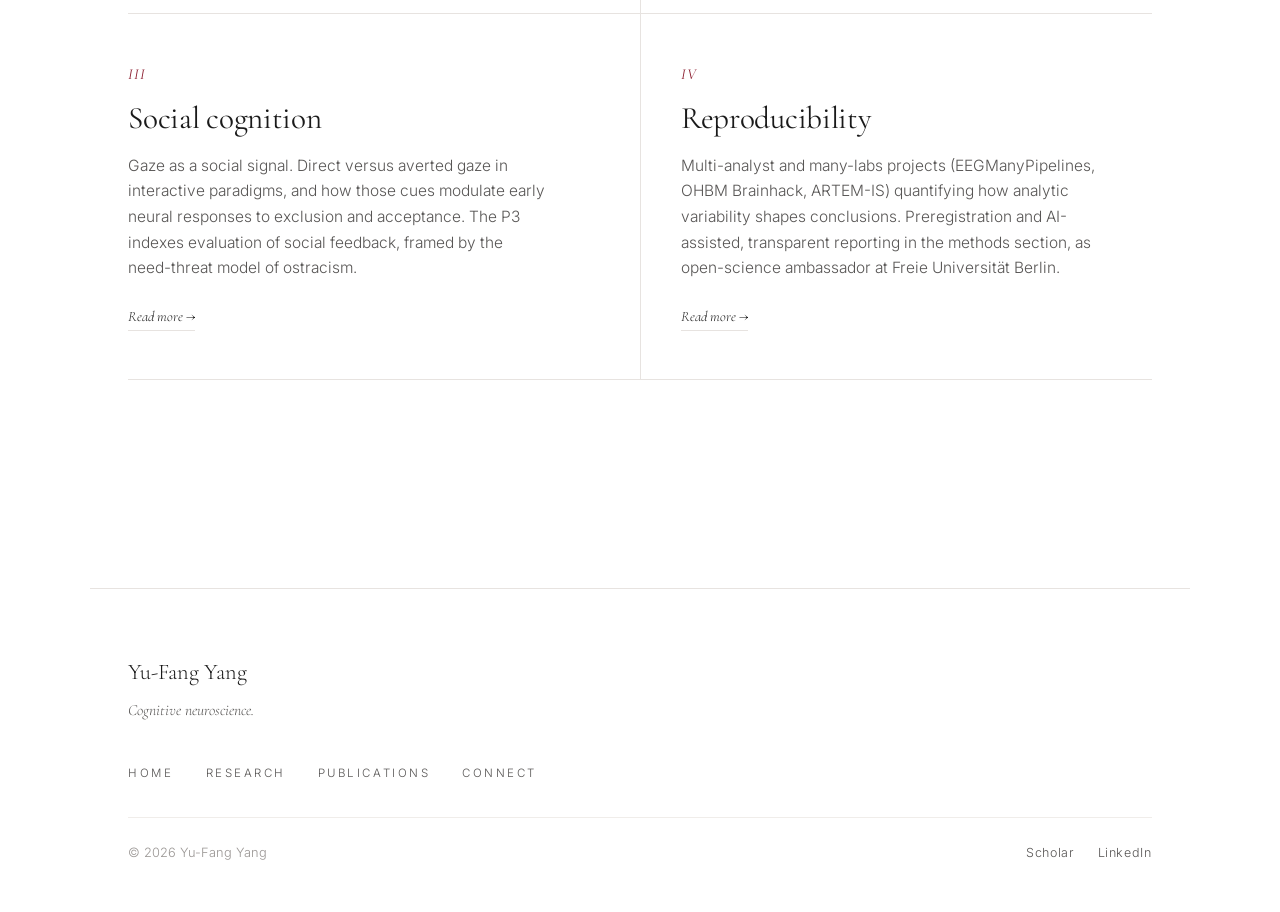
==== commit f6cd8854: "Expand research topic descriptions" ====
--- a/index.html
+++ b/index.html
@@ -96,9 +96,9 @@
     </div>
     <div class="figure-stage" aria-label="Face stimulus cycling photographed, grayscale, sketched, with EEG topographies P100 N170 P3">
       <div class="fbubble face-bubble">
-        <img class="fc1" src="[data-uri]" alt="Photographed face">
-        <img class="fc2" src="[data-uri]" alt="Grayscale face">
-        <img class="fc3" src="[data-uri]" alt="Sketched face">
+        <img class="fc1" src="[data-uri]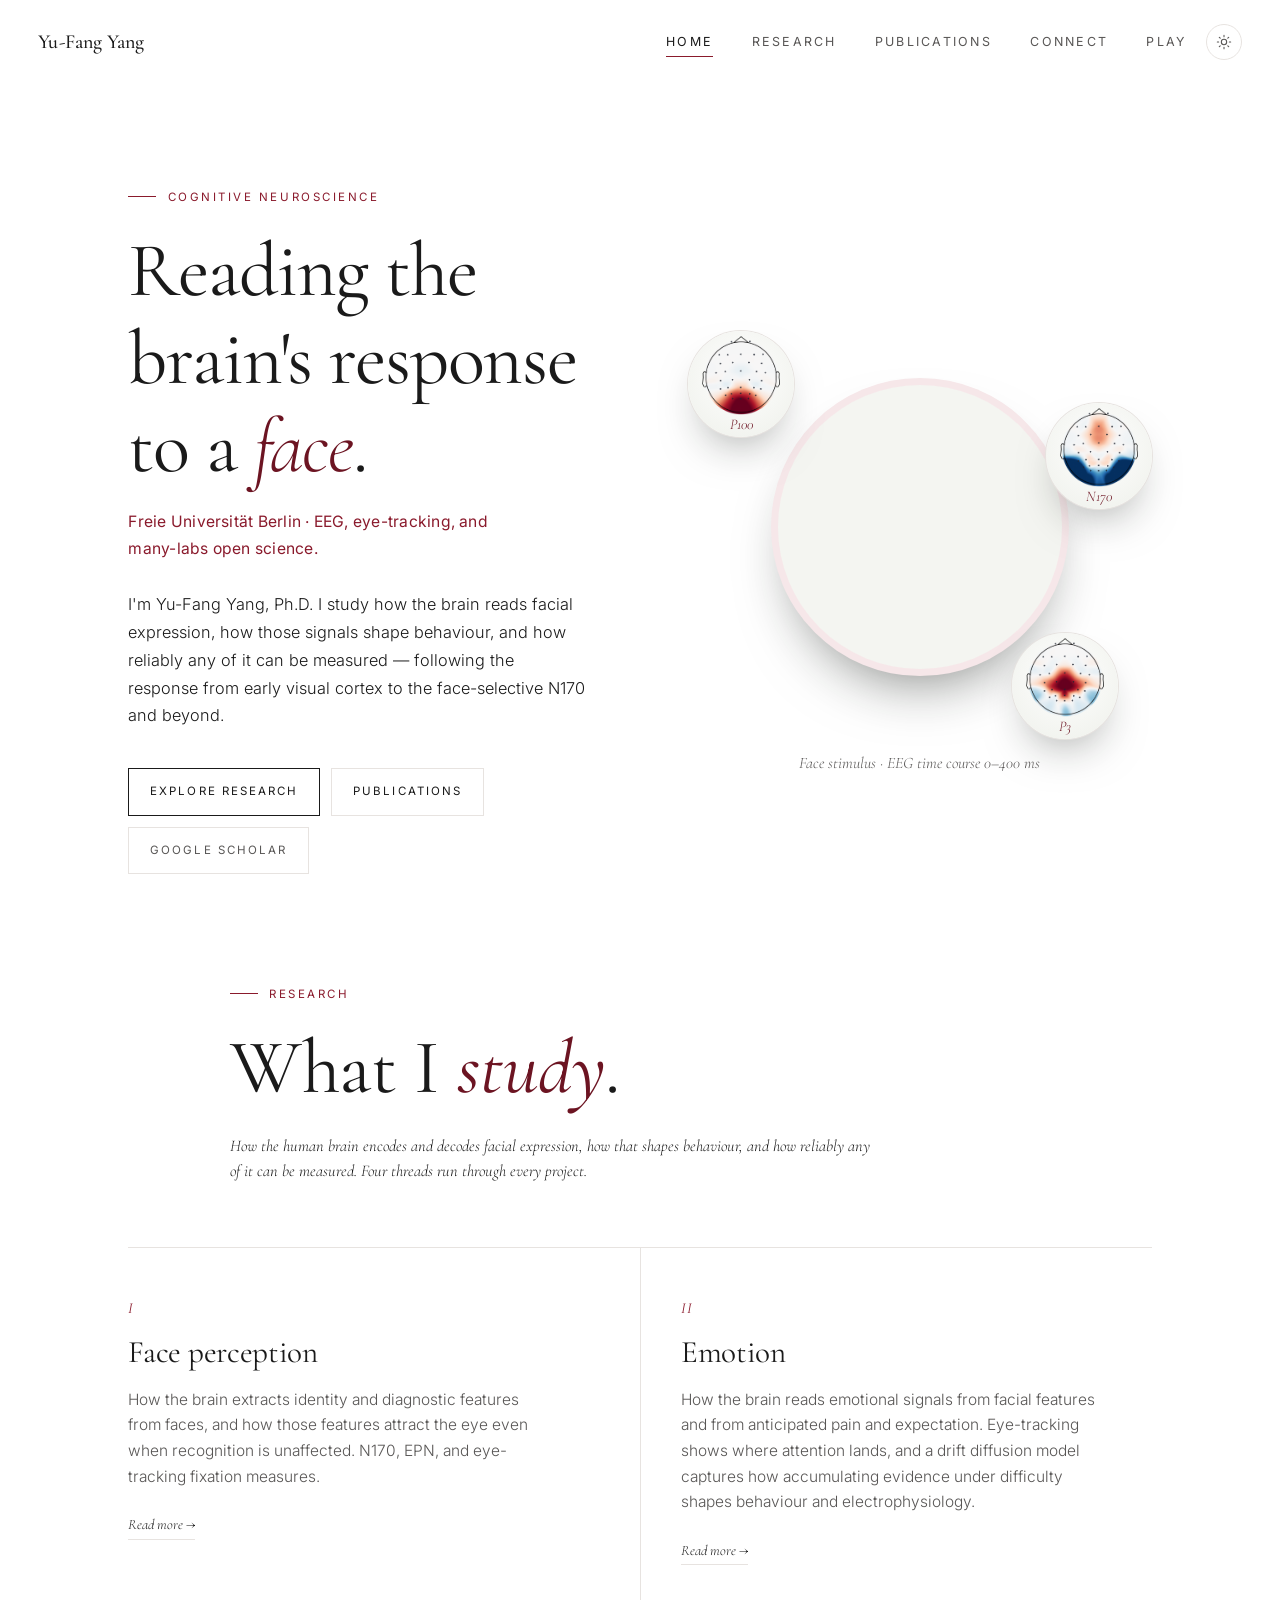
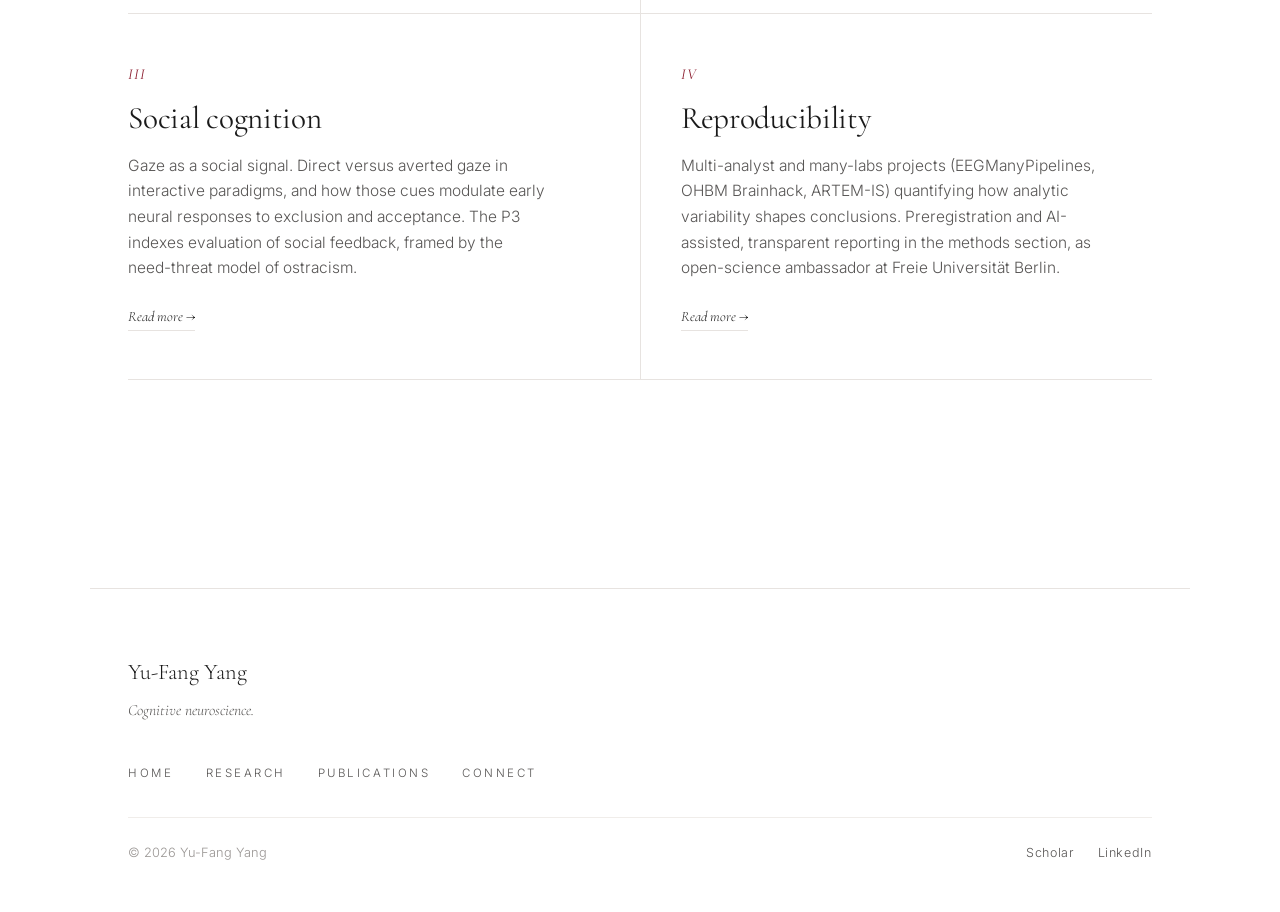
==== commit cbf5f2da: "Add Play tab (Eyenstein) to site nav" ====
--- a/index.html
+++ b/index.html
@@ -63,6 +63,7 @@
 <a href="research.html">Research</a>
 <a href="publications.html">Publications</a>
 <a href="connect.html">Connect</a>
+<a href="eyenstein.html">Play</a>
 </div>
 <button class="theme-toggle" id="themeToggle" aria-label="Toggle theme" title="Toggle theme">
 <svg class="icon-sun" viewBox="0 0 24 24" fill="none" stroke="currentColor" stroke-width="1.6" stroke-linecap="round" stroke-linejoin="round">
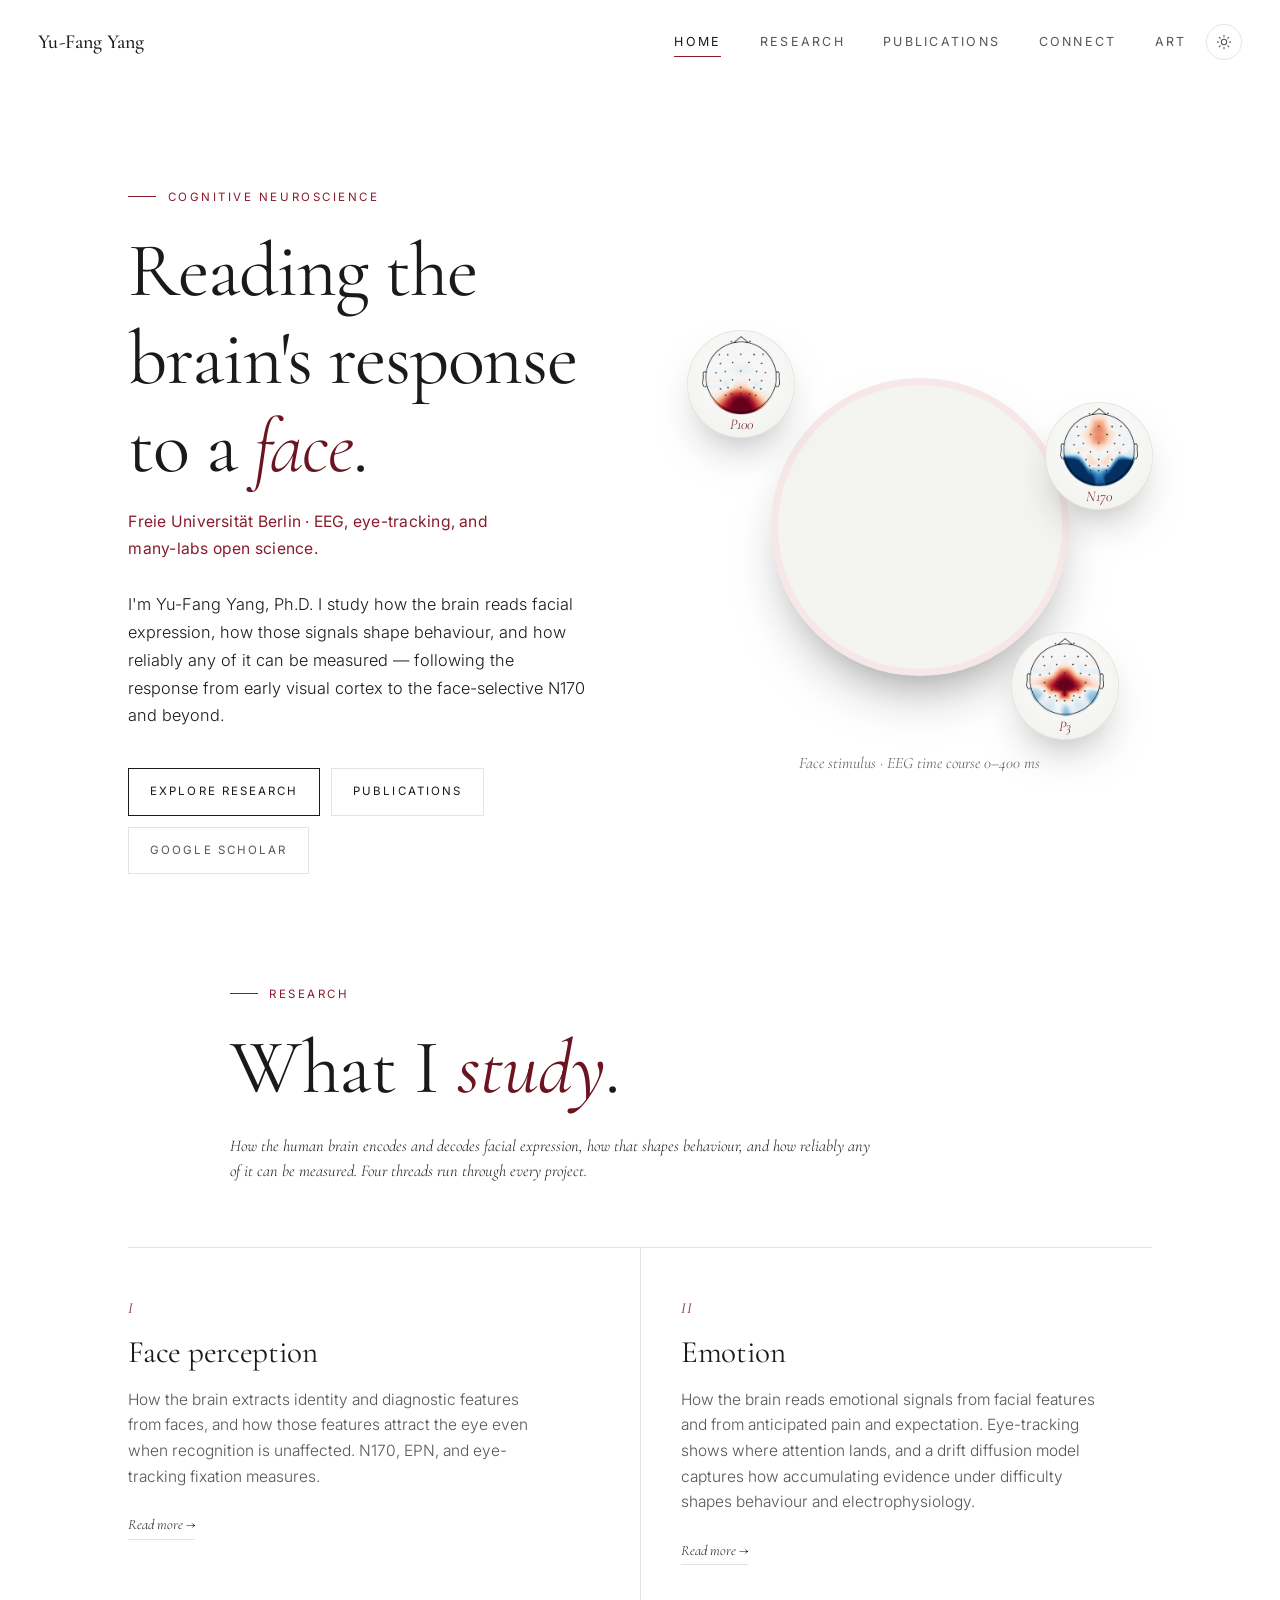
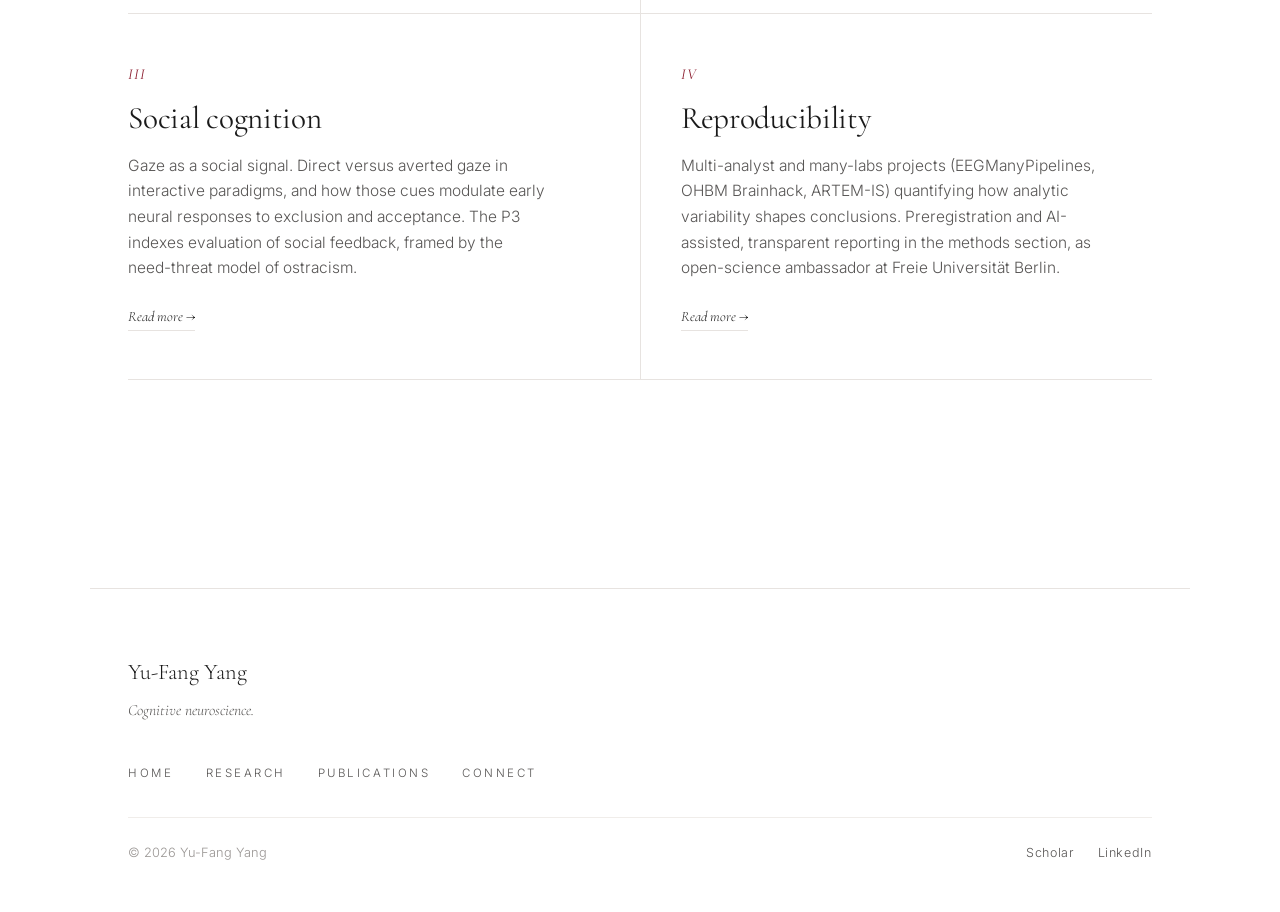
==== commit 273b2a41: "Add files via upload" ====
--- a/index.html
+++ b/index.html
@@ -63,7 +63,7 @@
 <a href="research.html">Research</a>
 <a href="publications.html">Publications</a>
 <a href="connect.html">Connect</a>
-<a href="eyenstein.html">Play</a>
+<a href="eyenstein.html">Art</a>
 </div>
 <button class="theme-toggle" id="themeToggle" aria-label="Toggle theme" title="Toggle theme">
 <svg class="icon-sun" viewBox="0 0 24 24" fill="none" stroke="currentColor" stroke-width="1.6" stroke-linecap="round" stroke-linejoin="round">
